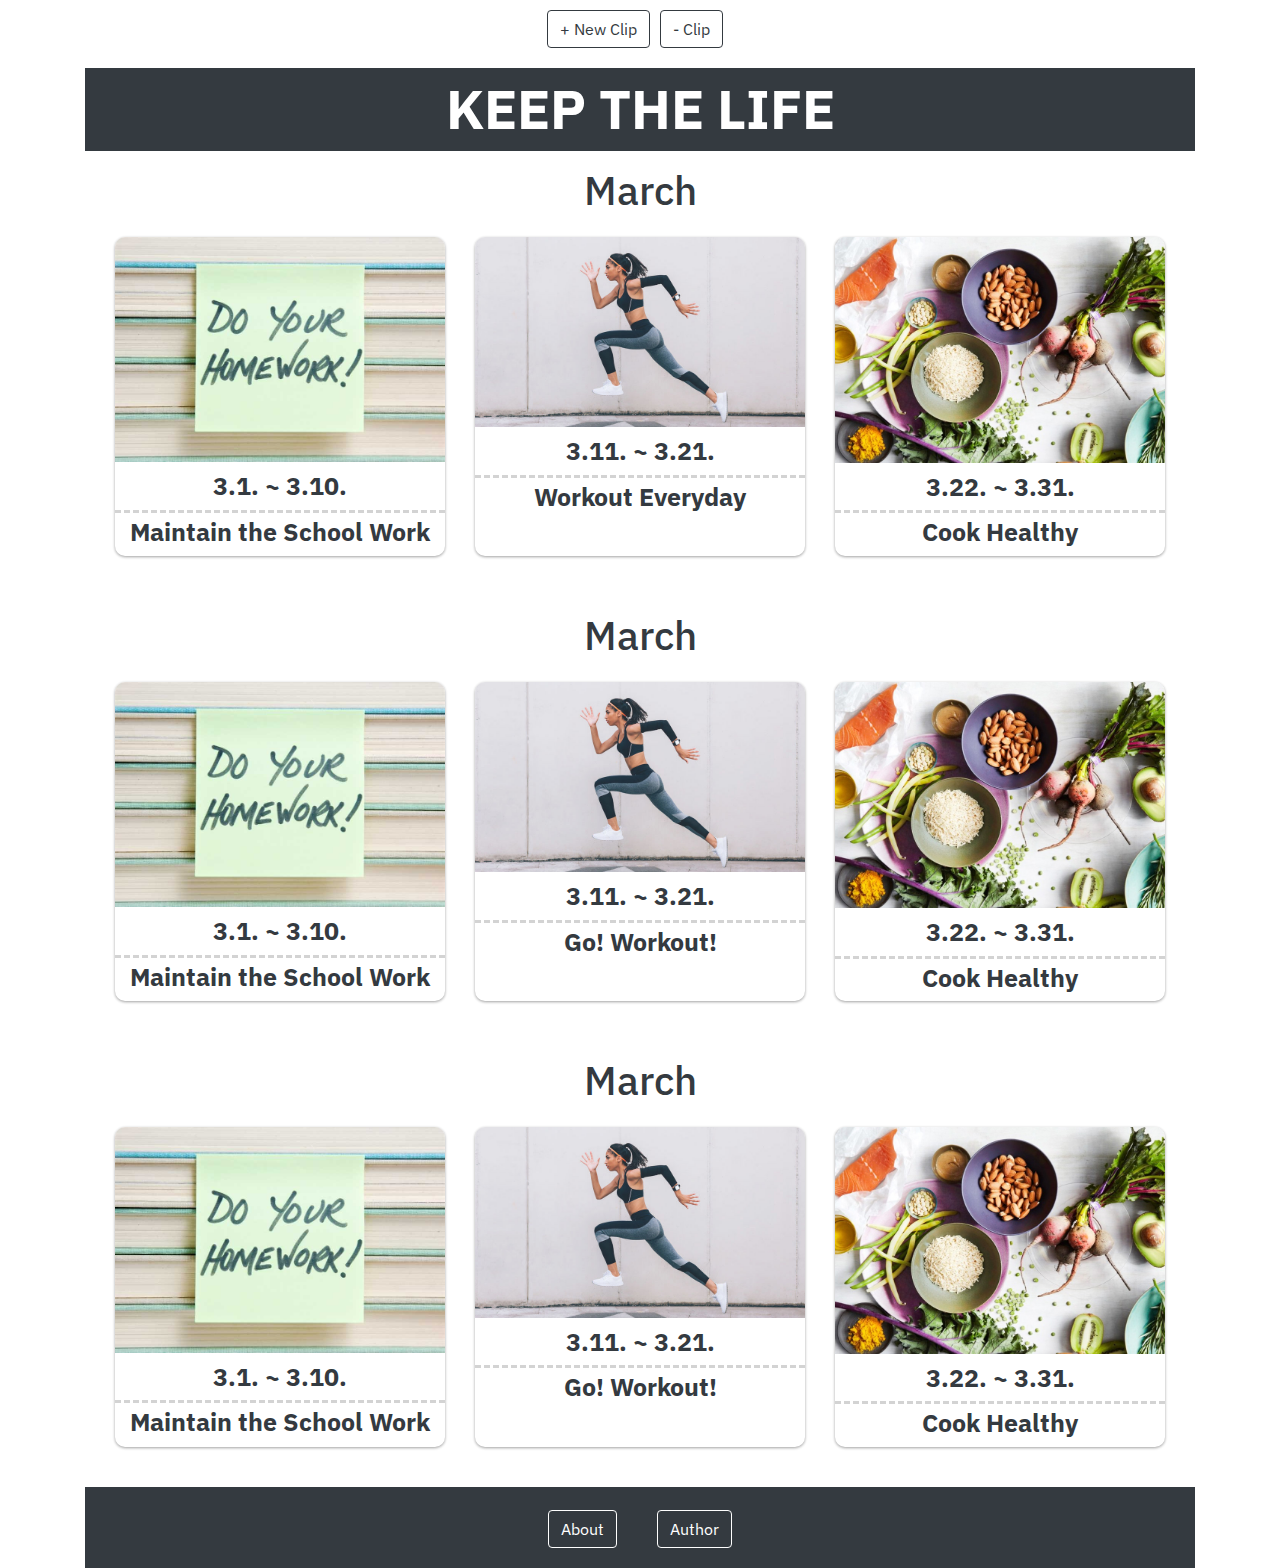
==== index.html @ f6e8db2d "push" ====
<!DOCTYPE html>
<html lang="en">
    <head>
        <meta charset="utf-8">
        <meta name="author" content="Rae Ouyang">
        <meta name="project" content="home page">
        <meta name="viewport" content="width=device-width, initial-scale=1.0">
        <link rel="stylesheet" href="css/style.css">
        <link rel="stylesheet" href="https://stackpath.bootstrapcdn.com/bootstrap/4.4.1/css/bootstrap.min.css" integrity="sha384-Vkoo8x4CGsO3+Hhxv8T/Q5PaXtkKtu6ug5TOeNV6gBiFeWPGFN9MuhOf23Q9Ifjh" crossorigin="anonymous">
        <link href="https://fonts.googleapis.com/css2?family=IBM+Plex+Sans:wght@500;700&display=swap" rel="stylesheet">
        <title>Keep The Life</title>
    </head>
    <body class="container">
        <div class="d-flex justify-content-center">
            <button type="button" class="btn btn-outline-dark">+ New Clip</button>
            <button type="button" class="btn btn-outline-dark">- Clip</button>
        </div>
        <header>
            KEEP THE LIFE
        </header>
        <div class="justify-content-center">
            <div id="clip" class="container">
                <h1>March</h1>
                <div class="flex-card-container">
                    <div class="flex-card">
                        <a href="march1.html">
                            <img id="clip-img" src="img/assignment.jpeg">
                        </a>
                        <div class="card-content">
                            <div class="card-text">
                            <div class="title">3.1. ~ 3.10.</div>
                                <div class="goal">Maintain the School Work</div>
                            </div>
                        </div>
                    </div>
                    <div class="flex-card">
                        <a href="march1.html">
                            <img id="clip-img" src="img/workout.jpg">
                        </a>
                        <div class="card-content">
                            <div class="card-text">
                                <div class="title">3.11. ~ 3.21.</div>
                                <div class="goal">Workout Everyday</div>
                            </div>
                        </div>
                    </div>
                    <div class="flex-card">
                        <a href="march1.html">
                            <img id="clip-img" src="img/healthyfood.jpg">
                        </a>
                        <div class="card-content">
                            <div class="card-text">
                                <div class="title">3.22. ~ 3.31.</div>
                                <div class="goal">Cook Healthy</div>
                            </div>
                        </div>
                    </div> 
                </div>
            </div>
            <div id="clip" class="container">
                <h1>March</h1>
                <div class="flex-card-container">
                    <div class="flex-card">
                        <a href="march1.html">
                            <img id="clip-img" src="img/assignment.jpeg">
                        </a>
                        <div class="card-content">
                            <div class="card-text">
                            <div class="title">3.1. ~ 3.10.</div>
                                <div class="goal">Maintain the School Work</div>
                            </div>
                        </div>
                    </div>
                    <div class="flex-card">
                        <a href="march1.html">
                            <img id="clip-img" src="img/workout.jpg">
                        </a>
                        <div class="card-content">
                            <div class="card-text">
                                <div class="title">3.11. ~ 3.21.</div>
                                <div class="goal">Go! Workout!</div>
                            </div>
                        </div>
                    </div>
                    <div class="flex-card">
                        <a href="march1.html">
                            <img id="clip-img" src="img/healthyfood.jpg">
                        </a>
                        <div class="card-content">
                            <div class="card-text">
                                <div class="title">3.22. ~ 3.31.</div>
                                <div class="goal">Cook Healthy</div>
                            </div>
                        </div>
                    </div> 
                </div>
            </div>
            <div id="clip" class="container">
                <h1>March</h1>
                <div class="flex-card-container">
                    <div class="flex-card">
                        <a href="march1.html">
                            <img id="clip-img" src="img/assignment.jpeg">
                        </a>
                        <div class="card-content">
                            <div class="card-text">
                            <div class="title">3.1. ~ 3.10.</div>
                                <div class="goal">Maintain the School Work</div>
                            </div>
                        </div>
                    </div>
                    <div class="flex-card">
                        <a href="march1.html">
                            <img id="clip-img" src="img/workout.jpg">
                        </a>
                        <div class="card-content">
                            <div class="card-text">
                                <div class="title">3.11. ~ 3.21.</div>
                                <div class="goal">Go! Workout!</div>
                            </div>
                        </div>
                    </div>
                    <div class="flex-card">
                        <a href="march1.html">
                            <img id="clip-img" src="img/healthyfood.jpg">
                        </a>
                        <div class="card-content">
                            <div class="card-text">
                                <div class="title">3.22. ~ 3.31.</div>
                                <div class="goal">Cook Healthy</div>
                            </div>
                        </div>
                    </div> 
                </div>
            </div>
        </div>
        <footer>
            <div class="d-flex justify-content-center">
                <button type="button" class="btn btn-outline-dark">About</button>
                <button type="button" class="btn btn-outline-dark">Author</button>
            </div>
        </footer>
        <script src="https://code.jquery.com/jquery-3.5.1.slim.min.js" integrity="sha384-DfXdz2htPH0lsSSs5nCTpuj/zy4C+OGpamoFVy38MVBnE+IbbVYUew+OrCXaRkfj" crossorigin="anonymous"></script>
        <script src="https://cdn.jsdelivr.net/npm/popper.js@1.16.1/dist/umd/popper.min.js" integrity="sha384-9/reFTGAW83EW2RDu2S0VKaIzap3H66lZH81PoYlFhbGU+6BZp6G7niu735Sk7lN" crossorigin="anonymous"></script>
        <script src="https://stackpath.bootstrapcdn.com/bootstrap/4.5.2/js/bootstrap.min.js" integrity="sha384-B4gt1jrGC7Jh4AgTPSdUtOBvfO8shuf57BaghqFfPlYxofvL8/KUEfYiJOMMV+rV" crossorigin="anonymous"></script>
    </body>
</html>
---- css/style.css ----
.container {
    font-family: 'IBM Plex Sans', sans-serif;
    color: #343A40;
}

header {
    margin-top: 20px;
    color: white;
    line-height: 1.5;
    font-size: 55px;
    text-align: center;
    font-weight: bolder;
    background-color: #343A40;
}

.btn {
    margin-top: 10px;
    margin-right: 10px;
}

h1 {
    text-align: center;
    padding: 15px;
}

.flex-card:hover,
.flex-card:focus {
    transform: scale(1.05);
    box-shadow: 0 4px 8px 0 rgba(0, 0, 0, 0.2), 0 6px 20px 0 rgba(0, 0, 0, 0.19);
}

footer {
    font-size: 20px;
    text-align: center;
    border-top-color: #343A40;
    border-top-style: solid;
    background-color: #343A40;
}

footer .btn {
    margin-top: 0;
    margin: 20px;
}

footer .btn-outline-dark {
    color: #fff;
    border-color: #fff;
}

footer .btn-outline-dark:hover,
footer .btn-outline-dark:focus {
    transform: scale(1.5);
    background-color: #fff;
    color: #343A40;
}

.date {
    margin: 20px;
    padding-bottom: 10px;
}

.form-check {
    margin-bottom: 1rem!important;
    border-bottom-color: lightgrey;
    border-bottom-style: solid;
}

.card-header{
    font-size: 2rem;
}

.btn.inside {
   margin: 0;
   vertical-align: initial;
   font-size: 1.5rem;
   float: right;
}

.title {
    border-bottom-color: lightgrey;
    border-bottom-style: dashed;
}

.list-container {
    width: 100%;
    display: flex;
    flex-wrap: wrap;
    justify-content: space-around;
    padding: 15px;
    margin-bottom: 0!important;
}

#list {
    width: 300px;
    margin: auto!important;
    margin-bottom: 30px!important;
}

#clip {
    margin-bottom: 15px;
}

@media (max-width: 575.98px) {
    #clip-img {
        width: 100%;
        padding-bottom: 10px;
        border-top-left-radius: 10px;
        border-top-right-radius: 10px;
    }
    
    .flex-card {
        margin: auto!important;
        width: 70%;
        margin-bottom: 50px!important;
        height: initial;
        border-radius: 10px;
        box-shadow: 0 1px 3px rgba(0,0,0,.16), 0 1px 3px rgba(0,0,0,.23);
    }
    
    .title,.goal {
        text-align: center;
        font-weight: bold;
        font-size: 28px;
        padding-bottom: 8px;
    } 
}

@media (min-width: 576px) and (max-width: 767.98px) {
    #clip-img {
        width: 100%;
        padding-bottom: 10px;
        border-top-left-radius: 10px;
        border-top-right-radius: 10px;
    }
    
    .flex-card {
        margin: auto!important;
        width: 70%;
        margin-bottom: 50px!important;
        height: initial;
        border-radius: 10px;
        box-shadow: 0 1px 3px rgba(0,0,0,.16), 0 1px 3px rgba(0,0,0,.23);
    }
    
    .title,.goal {
        text-align: center;
        font-weight: bold;
        font-size: 28px;
        padding-bottom: 8px;
    }
}

@media (min-width: 768px) and (max-width: 991.98px) { 
    #clip-img {
        width: 100%;
        padding-bottom: 5px;
        border-top-left-radius: 10px;
        border-top-right-radius: 10px;
    }

    .flex-card-container {
        display: flex;
    }
    
    .flex-card {
        width: 70%;
        margin: 15px!important;
        margin-top:0!important;
        margin-bottom: 25px!important;
        height: initial;
        border-radius: 10px;
        box-shadow: 0 1px 3px rgba(0,0,0,.16), 0 1px 3px rgba(0,0,0,.23);
    }
    
    .title,.goal {
        text-align: center;
        font-weight: bold;
        font-size: 20px;
        padding-bottom: 5px;
    } 
}

@media (min-width: 992px) and (max-width: 1199.98px) { 
    #clip-img {
        width: 100%;
        padding-bottom: 5px;
        border-top-left-radius: 10px;
        border-top-right-radius: 10px;
    }

    .flex-card-container {
        display: flex;
    }
    
    .flex-card {
        width: 70%;
        margin: 15px!important;
        margin-top:0!important;
        margin-bottom: 25px!important;
        height: initial;
        border-radius: 10px;
        box-shadow: 0 1px 3px rgba(0,0,0,.16), 0 1px 3px rgba(0,0,0,.23);
    }
    
    .title,.goal {
        text-align: center;
        font-weight: bold;
        font-size: 25px;
        padding-bottom: 5px;
    } 
}

@media (min-width: 1200px) { 
    #clip-img {
        width: 100%;
        padding-bottom: 5px;
        border-top-left-radius: 10px;
        border-top-right-radius: 10px;
    }

    .flex-card-container {
        display: flex;
    }
    
    .flex-card {
        width: 70%;
        margin: 15px!important;
        margin-top:0!important;
        margin-bottom: 25px!important;
        height: initial;
        border-radius: 10px;
        box-shadow: 0 1px 3px rgba(0,0,0,.16), 0 1px 3px rgba(0,0,0,.23);
    }
    
    .title,.goal {
        text-align: center;
        font-weight: bold;
        font-size: 25px;
        padding-bottom: 5px;
    }
}
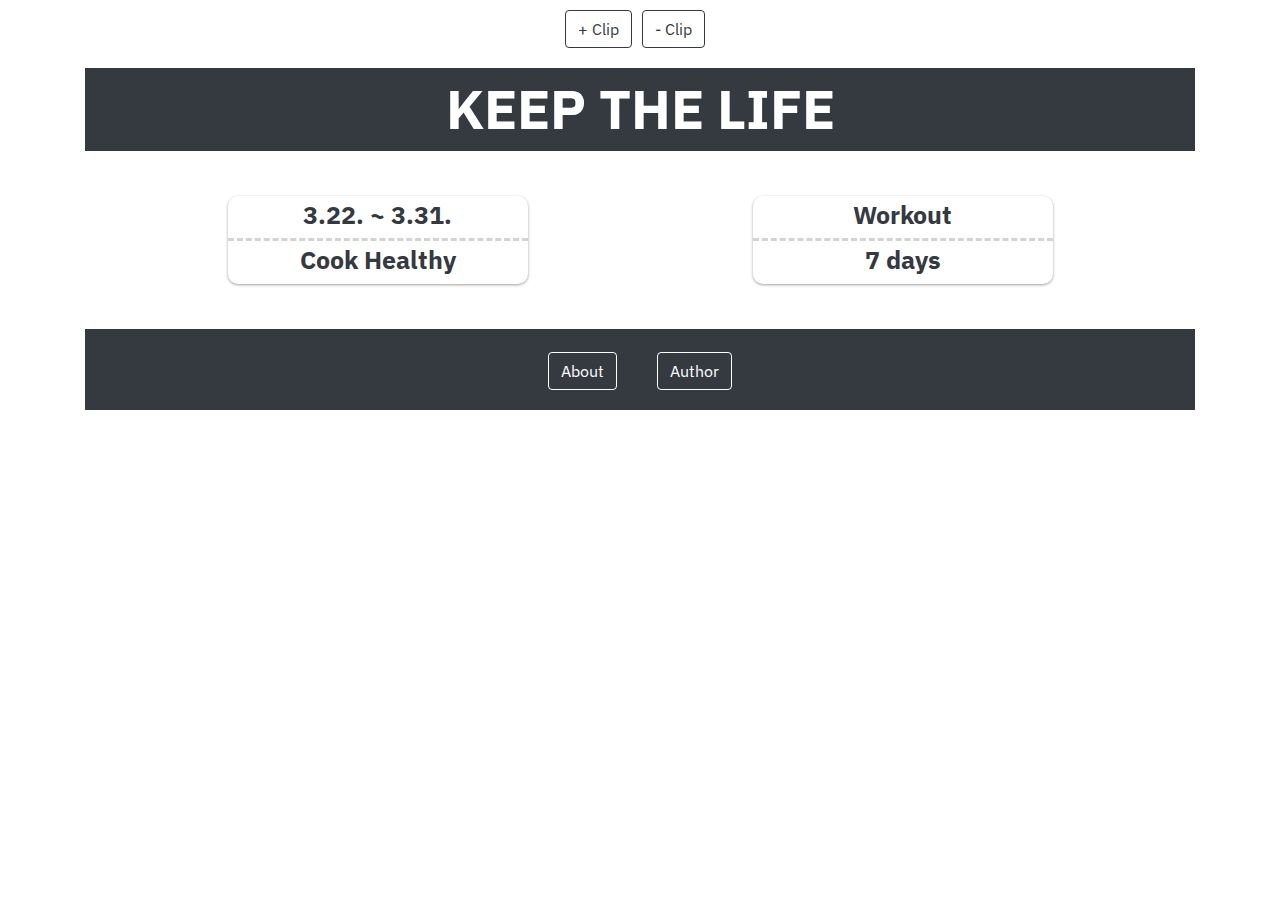
==== commit 169e3827: "I haven't finished much..." ====
--- a/index.html
+++ b/index.html
@@ -12,127 +12,54 @@
     </head>
     <body class="container">
         <div class="d-flex justify-content-center">
-            <button type="button" class="btn btn-outline-dark">+ New Clip</button>
-            <button type="button" class="btn btn-outline-dark">- Clip</button>
+            <button type="button" class="btn btn-outline-dark add">+ Clip</button>
+            <div class="addClip">
+                <form class="form-container" method="Get" action="/data/data.json">
+                    <h2>CREATE NEW CLIP</h2>
+                    <div class="form-group">
+                        <label for="new-clip-name" class="font-weight-bold">
+                            Clip Name
+                        </label>
+                        <input type="text" class="form-control" id="new-clip-name">
+                    </div>
+                    <div class="form-group">
+                        <label for="new-clip-cover" class="font-weight-bold">
+                            Clip Cover
+                        </label>
+                        <br>
+                        <input type="file" id="new-clip-cover" accept="image/*">
+                    </div>
+                    <div class="form-group">
+                        <label for="new-clip-time" class="font-weight-bold">
+                            Clip Time Range
+                        </label>
+                        <input type="text" class="form-control" id="new-clip-time">
+                    </div>
+                    <button type="submit" class="btn btn-primary submit">Submit</button>
+                </form>
+            </div>
+            <button type="button" class="btn btn-outline-dark delete">- Clip</button>
         </div>
         <header>
             KEEP THE LIFE
         </header>
         <div class="justify-content-center">
-            <div id="clip" class="container">
-                <h1>March</h1>
-                <div class="flex-card-container">
-                    <div class="flex-card">
-                        <a href="march1.html">
-                            <img id="clip-img" src="img/assignment.jpeg">
-                        </a>
-                        <div class="card-content">
-                            <div class="card-text">
-                            <div class="title">3.1. ~ 3.10.</div>
-                                <div class="goal">Maintain the School Work</div>
-                            </div>
-                        </div>
-                    </div>
-                    <div class="flex-card">
-                        <a href="march1.html">
-                            <img id="clip-img" src="img/workout.jpg">
-                        </a>
-                        <div class="card-content">
-                            <div class="card-text">
-                                <div class="title">3.11. ~ 3.21.</div>
-                                <div class="goal">Workout Everyday</div>
-                            </div>
-                        </div>
-                    </div>
-                    <div class="flex-card">
-                        <a href="march1.html">
+            <div class="container">
+                <div class="list-container">
+                    <div id="list" class="flex-card clip">
+                        <!-- <a href="march1.html">
                             <img id="clip-img" src="img/healthyfood.jpg">
-                        </a>
+                        </a> -->
                         <div class="card-content">
                             <div class="card-text">
                                 <div class="title">3.22. ~ 3.31.</div>
                                 <div class="goal">Cook Healthy</div>
                             </div>
                         </div>
-                    </div> 
+                    </div>
                 </div>
             </div>
-            <div id="clip" class="container">
-                <h1>March</h1>
-                <div class="flex-card-container">
-                    <div class="flex-card">
-                        <a href="march1.html">
-                            <img id="clip-img" src="img/assignment.jpeg">
-                        </a>
-                        <div class="card-content">
-                            <div class="card-text">
-                            <div class="title">3.1. ~ 3.10.</div>
-                                <div class="goal">Maintain the School Work</div>
-                            </div>
-                        </div>
-                    </div>
-                    <div class="flex-card">
-                        <a href="march1.html">
-                            <img id="clip-img" src="img/workout.jpg">
-                        </a>
-                        <div class="card-content">
-                            <div class="card-text">
-                                <div class="title">3.11. ~ 3.21.</div>
-                                <div class="goal">Go! Workout!</div>
-                            </div>
-                        </div>
-                    </div>
-                    <div class="flex-card">
-                        <a href="march1.html">
-                            <img id="clip-img" src="img/healthyfood.jpg">
-                        </a>
-                        <div class="card-content">
-                            <div class="card-text">
-                                <div class="title">3.22. ~ 3.31.</div>
-                                <div class="goal">Cook Healthy</div>
-                            </div>
-                        </div>
-                    </div> 
-                </div>
-            </div>
-            <div id="clip" class="container">
-                <h1>March</h1>
-                <div class="flex-card-container">
-                    <div class="flex-card">
-                        <a href="march1.html">
-                            <img id="clip-img" src="img/assignment.jpeg">
-                        </a>
-                        <div class="card-content">
-                            <div class="card-text">
-                            <div class="title">3.1. ~ 3.10.</div>
-                                <div class="goal">Maintain the School Work</div>
-                            </div>
-                        </div>
-                    </div>
-                    <div class="flex-card">
-                        <a href="march1.html">
-                            <img id="clip-img" src="img/workout.jpg">
-                        </a>
-                        <div class="card-content">
-                            <div class="card-text">
-                                <div class="title">3.11. ~ 3.21.</div>
-                                <div class="goal">Go! Workout!</div>
-                            </div>
-                        </div>
-                    </div>
-                    <div class="flex-card">
-                        <a href="march1.html">
-                            <img id="clip-img" src="img/healthyfood.jpg">
-                        </a>
-                        <div class="card-content">
-                            <div class="card-text">
-                                <div class="title">3.22. ~ 3.31.</div>
-                                <div class="goal">Cook Healthy</div>
-                            </div>
-                        </div>
-                    </div> 
-                </div>
-            </div>
+        </div>
         </div>
         <footer>
             <div class="d-flex justify-content-center">
@@ -140,6 +67,7 @@
                 <button type="button" class="btn btn-outline-dark">Author</button>
             </div>
         </footer>
+        <script src="js/index.js"></script>
         <script src="https://code.jquery.com/jquery-3.5.1.slim.min.js" integrity="sha384-DfXdz2htPH0lsSSs5nCTpuj/zy4C+OGpamoFVy38MVBnE+IbbVYUew+OrCXaRkfj" crossorigin="anonymous"></script>
         <script src="https://cdn.jsdelivr.net/npm/popper.js@1.16.1/dist/umd/popper.min.js" integrity="sha384-9/reFTGAW83EW2RDu2S0VKaIzap3H66lZH81PoYlFhbGU+6BZp6G7niu735Sk7lN" crossorigin="anonymous"></script>
         <script src="https://stackpath.bootstrapcdn.com/bootstrap/4.5.2/js/bootstrap.min.js" integrity="sha384-B4gt1jrGC7Jh4AgTPSdUtOBvfO8shuf57BaghqFfPlYxofvL8/KUEfYiJOMMV+rV" crossorigin="anonymous"></script>
--- a/css/style.css
+++ b/css/style.css
@@ -79,6 +79,10 @@
 .title {
     border-bottom-color: lightgrey;
     border-bottom-style: dashed;
+}
+
+#list.clip {
+    margin-top: 30px!important;
 }
 
 .list-container {
@@ -96,10 +100,6 @@
     margin-bottom: 30px!important;
 }
 
-#clip {
-    margin-bottom: 15px;
-}
-
 @media (max-width: 575.98px) {
     #clip-img {
         width: 100%;
@@ -165,7 +165,7 @@
     .flex-card {
         width: 70%;
         margin: 15px!important;
-        margin-top:0!important;
+        margin-top: 0!important;
         margin-bottom: 25px!important;
         height: initial;
         border-radius: 10px;
@@ -195,7 +195,7 @@
     .flex-card {
         width: 70%;
         margin: 15px!important;
-        margin-top:0!important;
+        margin-top: 0!important;
         margin-bottom: 25px!important;
         height: initial;
         border-radius: 10px;
@@ -225,7 +225,7 @@
     .flex-card {
         width: 70%;
         margin: 15px!important;
-        margin-top:0!important;
+        margin-top: 0!important;
         margin-bottom: 25px!important;
         height: initial;
         border-radius: 10px;
@@ -238,4 +238,26 @@
         font-size: 25px;
         padding-bottom: 5px;
     }
+}
+
+.addClip {
+    display: none;
+    width: 30%;
+    position: absolute;
+    text-align: center;
+    z-index: 1;
+    margin-top: 130px;
+    background: white;
+    border-radius: 10px;
+    box-shadow: 0 1px 3px rgba(0,0,0,.16), 0 1px 3px rgba(0,0,0,.23);
+}
+
+h2 {
+    padding: 15px;
+    margin: 83px;
+}
+
+input {
+    width: 80%!important;
+    margin: 0 auto!important;
 }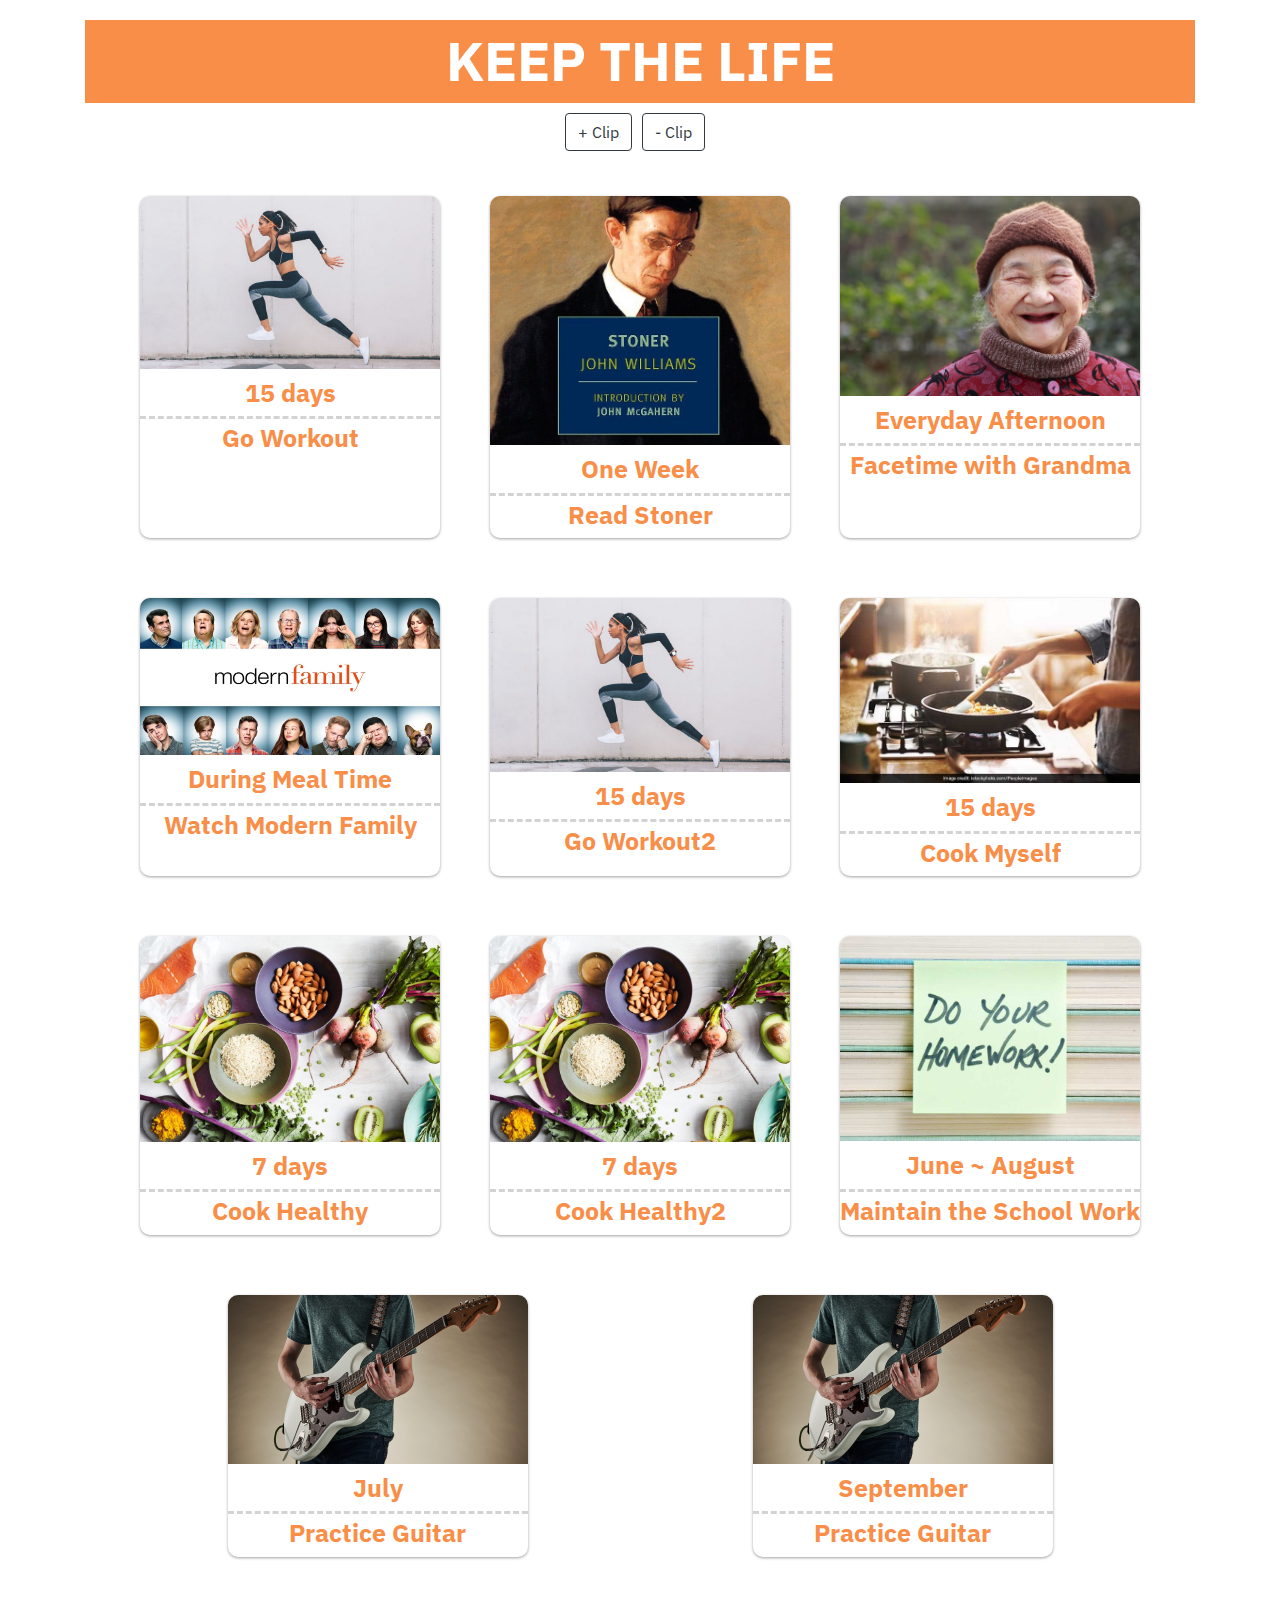
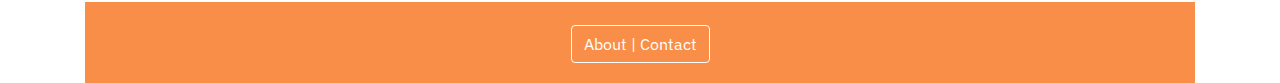
==== commit 82cd57b1: "push" ====
--- a/index.html
+++ b/index.html
@@ -11,10 +11,13 @@
         <title>Keep The Life</title>
     </head>
     <body class="container">
-        <div class="d-flex justify-content-center">
+        <header>
+            KEEP THE LIFE
+        </header>
+        <div class="d-flex justify-content-center clipBut">
             <button type="button" class="btn btn-outline-dark add">+ Clip</button>
-            <div class="addClip">
-                <form class="form-container" method="Get" action="/data/data.json">
+            <div class="popUp">
+                <form class="form-container">
                     <h2>CREATE NEW CLIP</h2>
                     <div class="form-group">
                         <label for="new-clip-name" class="font-weight-bold">
@@ -23,48 +26,44 @@
                         <input type="text" class="form-control" id="new-clip-name">
                     </div>
                     <div class="form-group">
-                        <label for="new-clip-cover" class="font-weight-bold">
-                            Clip Cover
-                        </label>
-                        <br>
-                        <input type="file" id="new-clip-cover" accept="image/*">
-                    </div>
-                    <div class="form-group">
                         <label for="new-clip-time" class="font-weight-bold">
                             Clip Time Range
                         </label>
                         <input type="text" class="form-control" id="new-clip-time">
                     </div>
+                    <button type="button" class="btn btn-secondary cancel">Cancel</button>
                     <button type="submit" class="btn btn-primary submit">Submit</button>
                 </form>
             </div>
-            <button type="button" class="btn btn-outline-dark delete">- Clip</button>
+            <button type="button" class="btn btn-outline-dark delete" data-toggle="dropdown">- Clip</button>
+            <div class="dropdown-menu" aria-labelledby="dropdownMenu">
+            </div>
         </div>
-        <header>
-            KEEP THE LIFE
-        </header>
-        <div class="justify-content-center">
-            <div class="container">
-                <div class="list-container">
-                    <div id="list" class="flex-card clip">
-                        <!-- <a href="march1.html">
-                            <img id="clip-img" src="img/healthyfood.jpg">
-                        </a> -->
-                        <div class="card-content">
-                            <div class="card-text">
-                                <div class="title">3.22. ~ 3.31.</div>
-                                <div class="goal">Cook Healthy</div>
+        <div class="justify-content-center whole">
+            <div class="container clip">
+                <div class="clip-container">
+                    <!-- <div class="popUp image">
+                        <form class="form-container">
+                            <div class="form-group">
+                                <label for="new-clip-cover" class="font-weight-bold">
+                                    Clip Cover
+                                </label>
+                                <br>
+                                <input type="file" id="new-clip-cover" accept="image/*">
                             </div>
-                        </div>
-                    </div>
+                            <button type="button" class="btn btn-secondary cancel">Cancel</button>
+                            <button type="submit" class="btn btn-primary submit">Submit</button>
+                        </form>
+                    </div> -->
                 </div>
             </div>
         </div>
         </div>
         <footer>
             <div class="d-flex justify-content-center">
-                <button type="button" class="btn btn-outline-dark">About</button>
-                <button type="button" class="btn btn-outline-dark">Author</button>
+                <a href="about.html">
+                    <button type="button" class="btn btn-outline-dark">About | Contact</button>
+                </a>
             </div>
         </footer>
         <script src="js/index.js"></script>
--- a/css/style.css
+++ b/css/style.css
@@ -1,6 +1,6 @@
 .container {
     font-family: 'IBM Plex Sans', sans-serif;
-    color: #343A40;
+    color: #F88E47;
 }
 
 header {
@@ -10,7 +10,7 @@
     font-size: 55px;
     text-align: center;
     font-weight: bolder;
-    background-color: #343A40;
+    background-color: #F88E47;
 }
 
 .btn {
@@ -32,9 +32,9 @@
 footer {
     font-size: 20px;
     text-align: center;
-    border-top-color: #343A40;
+    border-top-color: #F88E47;
     border-top-style: solid;
-    background-color: #343A40;
+    background-color: #F88E47;
 }
 
 footer .btn {
@@ -51,10 +51,10 @@
 footer .btn-outline-dark:focus {
     transform: scale(1.5);
     background-color: #fff;
-    color: #343A40;
-}
-
-.date {
+    color: #F88E47;
+}
+
+.listItem {
     margin: 20px;
     padding-bottom: 10px;
 }
@@ -85,6 +85,15 @@
     margin-top: 30px!important;
 }
 
+.clip-container {
+    width: 100%;
+    display: flex;
+    flex-wrap: wrap;
+    justify-content: space-around;
+    padding: 15px;
+    margin-bottom: 0!important;
+}
+
 .list-container {
     width: 100%;
     display: flex;
@@ -240,7 +249,7 @@
     }
 }
 
-.addClip {
+.popUp {
     display: none;
     width: 30%;
     position: absolute;
@@ -260,4 +269,17 @@
 input {
     width: 80%!important;
     margin: 0 auto!important;
+}
+
+.image {
+    display: none;
+    position: fixed;
+}
+
+p {
+    text-align: center;
+    margin: 0 auto;
+    margin-top: 20px!important;
+    margin-bottom: 30px!important;
+    width: 80%;
 }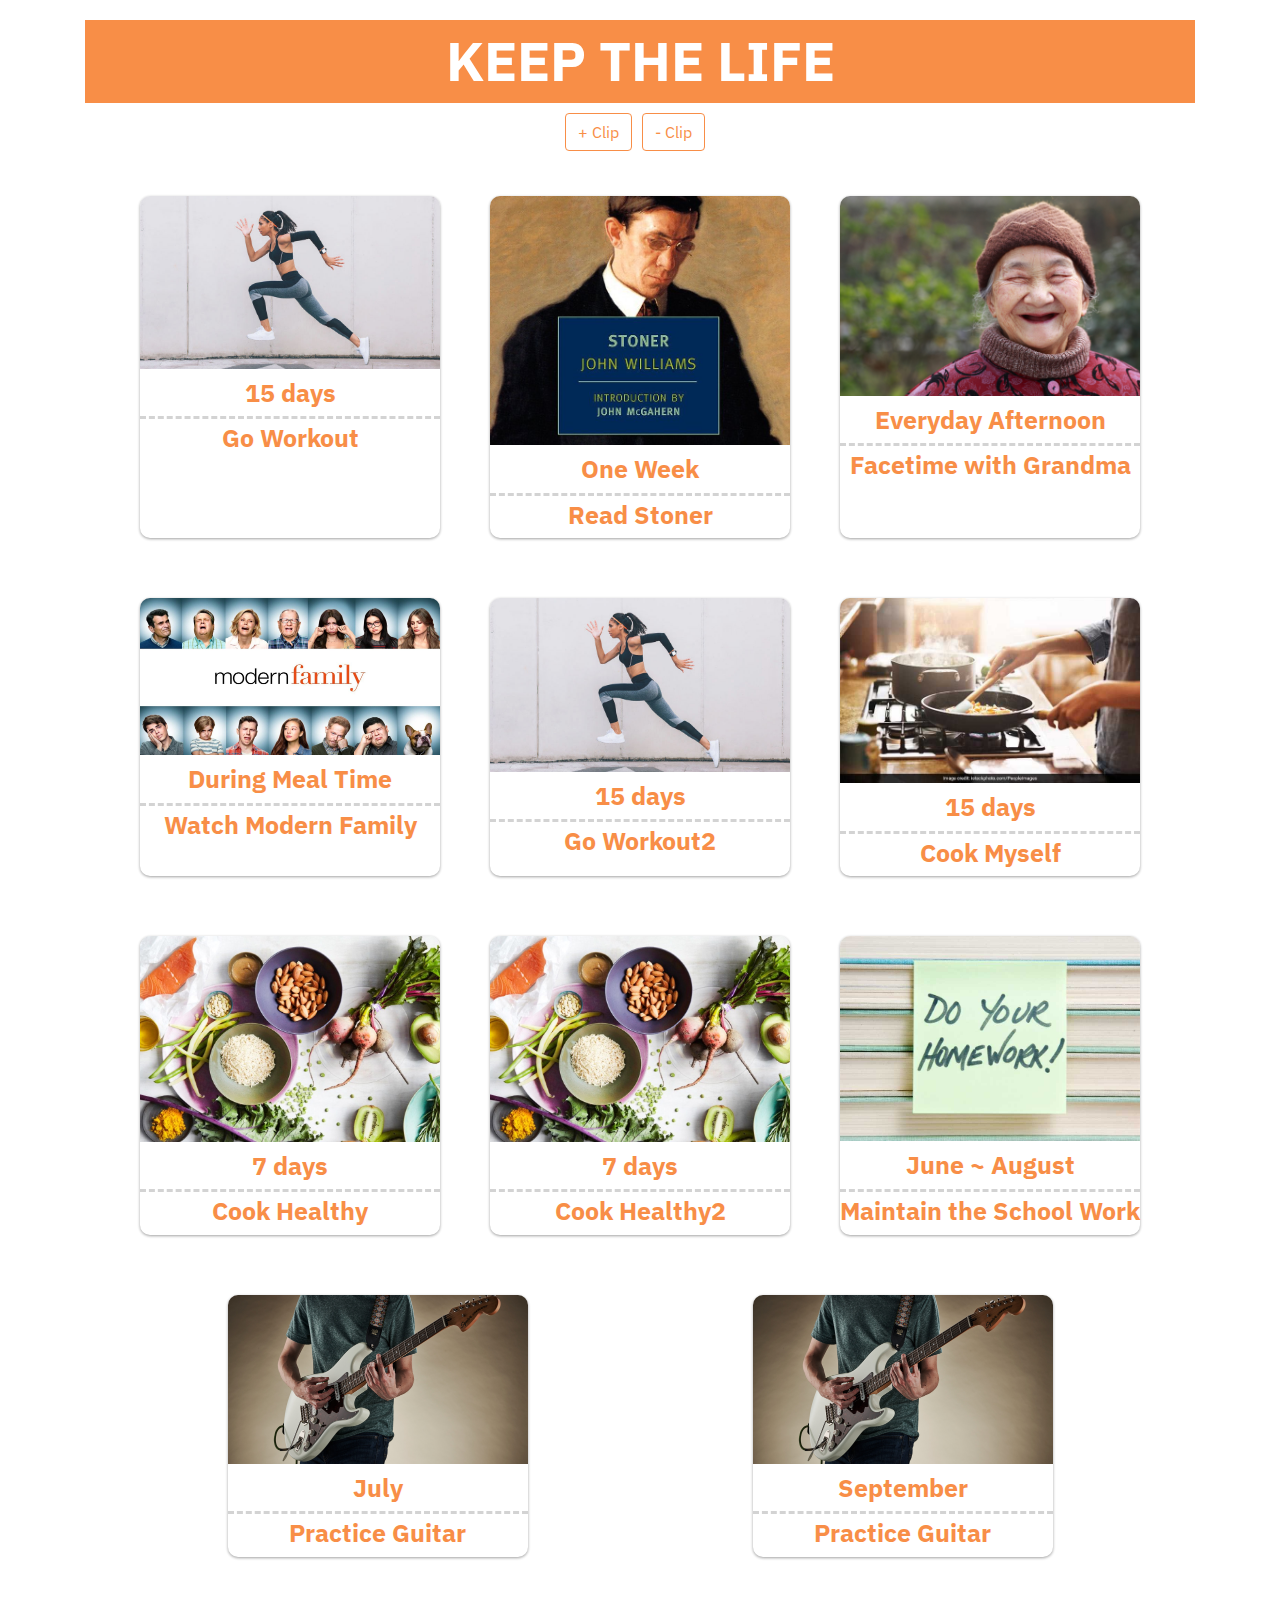
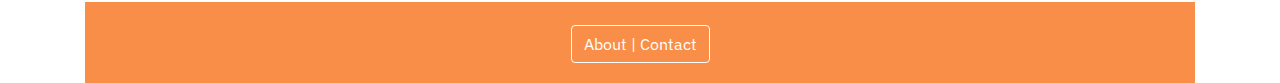
==== commit efa5bd82: "fix the display fetch data problem" ====
--- a/index.html
+++ b/index.html
@@ -15,27 +15,27 @@
             KEEP THE LIFE
         </header>
         <div class="d-flex justify-content-center clipBut">
-            <button type="button" class="btn btn-outline-dark add">+ Clip</button>
+            <button type="button" id="body" class="btn btn-outline-dark add">+ Clip</button>
             <div class="popUp">
                 <form class="form-container">
                     <h2>CREATE NEW CLIP</h2>
                     <div class="form-group">
-                        <label for="new-clip-name" class="font-weight-bold">
+                        <label for="new-clip-name" id="name" class="font-weight-bold">
                             Clip Name
                         </label>
                         <input type="text" class="form-control" id="new-clip-name">
                     </div>
                     <div class="form-group">
-                        <label for="new-clip-time" class="font-weight-bold">
+                        <label for="new-clip-time" id="item" class="font-weight-bold">
                             Clip Time Range
                         </label>
                         <input type="text" class="form-control" id="new-clip-time">
                     </div>
-                    <button type="button" class="btn btn-secondary cancel">Cancel</button>
-                    <button type="submit" class="btn btn-primary submit">Submit</button>
+                    <button type="button" id="body" class="btn btn-outline-dark cancel">Cancel</button>
+                    <button type="submit" id="body" class="btn btn-outline-dark submit">Submit</button>
                 </form>
             </div>
-            <button type="button" class="btn btn-outline-dark delete" data-toggle="dropdown">- Clip</button>
+            <button type="button" id="body" class="btn btn-outline-dark delete" data-toggle="dropdown">- Clip</button>
             <div class="dropdown-menu" aria-labelledby="dropdownMenu">
             </div>
         </div>
--- a/css/style.css
+++ b/css/style.css
@@ -48,10 +48,12 @@
 }
 
 footer .btn-outline-dark:hover,
-footer .btn-outline-dark:focus {
+footer .btn-outline-dark:focus,
+footer .btn-outline-dark:active {
     transform: scale(1.5);
     background-color: #fff;
     color: #F88E47;
+    border-color: #fff;
 }
 
 .listItem {
@@ -251,24 +253,20 @@
 
 .popUp {
     display: none;
-    width: 30%;
-    position: absolute;
+    width: 350px;
+    position: fixed;
     text-align: center;
     z-index: 1;
     margin-top: 130px;
     background: white;
+    border: white;
     border-radius: 10px;
     box-shadow: 0 1px 3px rgba(0,0,0,.16), 0 1px 3px rgba(0,0,0,.23);
 }
 
 h2 {
-    padding: 15px;
-    margin: 83px;
-}
-
-input {
-    width: 80%!important;
-    margin: 0 auto!important;
+    text-align: center;
+    margin: 0 auto;
 }
 
 .image {
@@ -282,4 +280,35 @@
     margin-top: 20px!important;
     margin-bottom: 30px!important;
     width: 80%;
+    font-size: 20px;
+}
+
+.form-container {
+    margin: 0 auto;
+    margin-top: 20px;
+    margin-bottom: 20px;
+}
+
+#defaultCheck1 {
+    margin-left: 0;
+}
+
+#body.btn.btn-outline-dark {
+    color: #F88E47;
+    border-color: #F88E47;
+}
+
+#body.btn.btn-outline-dark:hover {
+    color: #fff;
+    background-color: #F88E47;
+    border-color: #F88E47;
+}
+
+.dropdown-item {
+    color: #F88E47!important;
+}
+
+.dropdown-item:hover {
+    color: #fff!important;
+    background-color: #F88E47!important;
 }